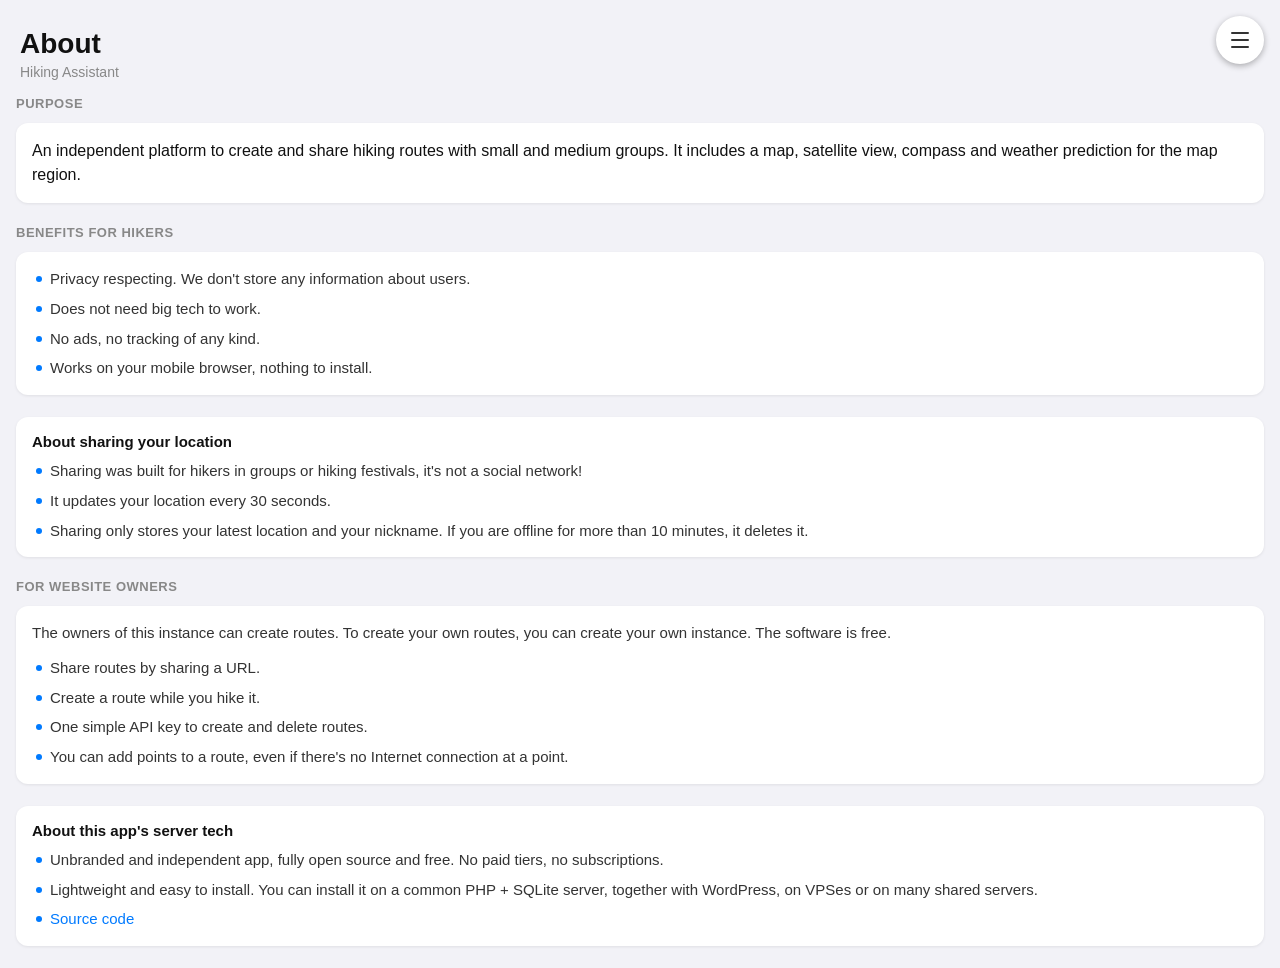
==== about.html @ ab3c5341 "First version of about page" ====
<!DOCTYPE html>
<html lang="en">
<head>
  <meta charset="UTF-8">
  <meta name="viewport" content="width=device-width, initial-scale=1.0, maximum-scale=1.0, user-scalable=no">
  <title>About</title>
  <style>
    *, *::before, *::after {
      margin: 0;
      padding: 0;
      box-sizing: border-box;
    }

    html, body {
      width: 100%;
      height: 100%;
    }

    body {
      font-family: -apple-system, BlinkMacSystemFont, "Segoe UI", Roboto, Oxygen, Ubuntu, sans-serif;
      background: #f2f2f7;
      color: #333;
      overflow-y: auto;
      touch-action: manipulation;
      user-select: none;
      -webkit-user-select: none;
    }

    .menu-controls {
      position: fixed;
      top: 16px;
      right: 16px;
      z-index: 1000;
      display: flex;
      flex-direction: row;
      gap: 8px;
    }

    .map-btn {
      width: 48px;
      height: 48px;
      border-radius: 50%;
      border: none;
      background: #fff;
      box-shadow: 0 2px 6px rgba(0,0,0,0.3);
      cursor: pointer;
      display: flex;
      align-items: center;
      justify-content: center;
      -webkit-tap-highlight-color: transparent;
      user-select: none;
      -webkit-user-select: none;
      transition: background 0.15s;
    }

    .map-btn:active {
      background: #e0e0e0;
    }

    .map-btn svg {
      width: 24px;
      height: 24px;
      fill: #333;
      pointer-events: none;
    }

    .menu-dropdown {
      position: fixed;
      top: 68px;
      right: 16px;
      z-index: 1001;
      background: rgba(255,255,255,0.95);
      backdrop-filter: blur(10px);
      -webkit-backdrop-filter: blur(10px);
      border-radius: 12px;
      box-shadow: 0 2px 12px rgba(0,0,0,0.15);
      overflow: hidden;
      min-width: 150px;
      opacity: 0;
      transform: translateY(-4px);
      pointer-events: none;
      transition: opacity 0.15s, transform 0.15s;
    }

    .menu-dropdown.open {
      opacity: 1;
      transform: translateY(0);
      pointer-events: auto;
    }

    .menu-item {
      display: block;
      padding: 12px 20px;
      font-size: 15px;
      font-weight: 500;
      color: #333;
      text-decoration: none;
      border-bottom: 1px solid rgba(0,0,0,0.06);
      user-select: none;
      -webkit-user-select: none;
      cursor: pointer;
    }

    .menu-item:last-child {
      border-bottom: none;
    }

    .menu-item:active {
      background: #e0e0e0;
    }

    .menu-item.active {
      color: #007aff;
      font-weight: 600;
    }

    .page-header {
      padding: 28px 20px 16px;
    }

    .page-title {
      font-size: 28px;
      font-weight: 700;
      color: #111;
    }

    .page-subtitle {
      font-size: 14px;
      color: #888;
      margin-top: 4px;
    }

    .section-subtitle {
      font-size: 13px;
      font-weight: 600;
      color: #888;
      padding: 0 16px 12px;
      text-transform: uppercase;
      letter-spacing: 0.5px;
    }

    .card-list {
      padding: 0 16px 12px;
    }

    .card {
      background: #fff;
      border-radius: 12px;
      padding: 16px;
      margin-bottom: 10px;
      box-shadow: 0 1px 3px rgba(0,0,0,0.08);
    }

    .card-lead {
      font-size: 16px;
      line-height: 1.5;
      color: #111;
      font-weight: 500;
    }

    .card-text {
      font-size: 15px;
      line-height: 1.5;
      color: #333;
    }

    .card-title {
      font-size: 15px;
      font-weight: 700;
      color: #111;
      margin-bottom: 10px;
    }

    .feature-list {
      list-style: none;
      padding: 0;
      margin: 0;
    }

    .feature-list li {
      position: relative;
      font-size: 15px;
      line-height: 1.45;
      color: #333;
      padding-left: 18px;
      margin-bottom: 8px;
    }

    .feature-list li:last-child {
      margin-bottom: 0;
    }

    .feature-list li::before {
      content: "";
      position: absolute;
      left: 4px;
      top: 8px;
      width: 6px;
      height: 6px;
      border-radius: 50%;
      background: #007aff;
    }

    .card-text + .feature-list,
    .card-lead + .feature-list {
      margin-top: 12px;
    }

    .feature-list a,
    .card-text a {
      color: #007aff;
      text-decoration: none;
    }

    .feature-list a:active,
    .card-text a:active {
      opacity: 0.6;
    }
  </style>
</head>
<body>
  <div class="page-header">
    <div class="page-title">About</div>
    <div class="page-subtitle">Hiking Assistant</div>
  </div>

  <div class="section-subtitle">Purpose</div>
  <div class="card-list">
    <div class="card">
      <p class="card-lead">An independent platform to create and share hiking routes with small and medium groups. It includes a map, satellite view, compass and weather prediction for the map region.</p>
    </div>
  </div>

  <div class="section-subtitle">Benefits for hikers</div>
  <div class="card-list">
    <div class="card">
      <ul class="feature-list">
        <li>Privacy respecting. We don't store any information about users.</li>
        <li>Does not need big tech to work.</li>
        <li>No ads, no tracking of any kind.</li>
        <li>Works on your mobile browser, nothing to install.</li>
      </ul>
    </div>
  </div>

  <div class="card-list">
    <div class="card">
      <h3 class="card-title">About sharing your location</h3>
      <ul class="feature-list">
        <li>Sharing was built for hikers in groups or hiking festivals, it's not a social network!</li>
        <li>It updates your location every 30 seconds.</li>
        <li>Sharing only stores your latest location and your nickname. If you are offline for more than 10 minutes, it deletes it.</li>
      </ul>
    </div>
  </div>

  <div class="section-subtitle">For website owners</div>
  <div class="card-list">
    <div class="card">
      <p class="card-text">The owners of this instance can create routes. To create your own routes, you can create your own instance. The software is free.</p>
      <ul class="feature-list">
        <li>Share routes by sharing a URL.</li>
        <li>Create a route while you hike it.</li>
        <li>One simple API key to create and delete routes.</li>
        <li>You can add points to a route, even if there's no Internet connection at a point.</li>
      </ul>
    </div>
  </div>

  <div class="card-list">
    <div class="card">
      <h3 class="card-title">About this app's server tech</h3>
      <ul class="feature-list">
        <li>Unbranded and independent app, fully open source and free. No paid tiers, no subscriptions.</li>
        <li>Lightweight and easy to install. You can install it on a common PHP + SQLite server, together with WordPress, on VPSes or on many shared servers.</li>
        <li><a href="https://codeberg.org/osvik/hiking" target="_blank" rel="noopener">Source code</a></li>
      </ul>
    </div>
  </div>

  <div class="menu-controls">
    <button class="map-btn" id="menuBtn" aria-label="Menu" title="Menu">
      <svg viewBox="0 0 24 24"><rect x="3" y="4" width="18" height="2" rx="1"/><rect x="3" y="11" width="18" height="2" rx="1"/><rect x="3" y="18" width="18" height="2" rx="1"/></svg>
    </button>
  </div>

  <div class="menu-dropdown" id="menuDropdown">
    <a class="menu-item" href="index.html">Map</a>
    <a class="menu-item" href="satellite.html">Satellite</a>
    <a class="menu-item" href="compass.html">Compass</a>
    <a class="menu-item" href="weather.html">Weather</a>
    <a class="menu-item" href="list.html">List</a>
    <a class="menu-item" href="admin.html">Admin Routes</a>
    <a class="menu-item active" href="about.html">About</a>
  </div>

  <script>
    (function () {
      var menuBtn = document.getElementById('menuBtn');
      var menuDropdown = document.getElementById('menuDropdown');

      menuBtn.addEventListener('click', function (e) {
        e.stopPropagation();
        menuDropdown.classList.toggle('open');
      });

      document.addEventListener('click', function () {
        menuDropdown.classList.remove('open');
      });

      menuDropdown.addEventListener('click', function (e) {
        e.stopPropagation();
      });
    })();
  </script>
</body>
</html>
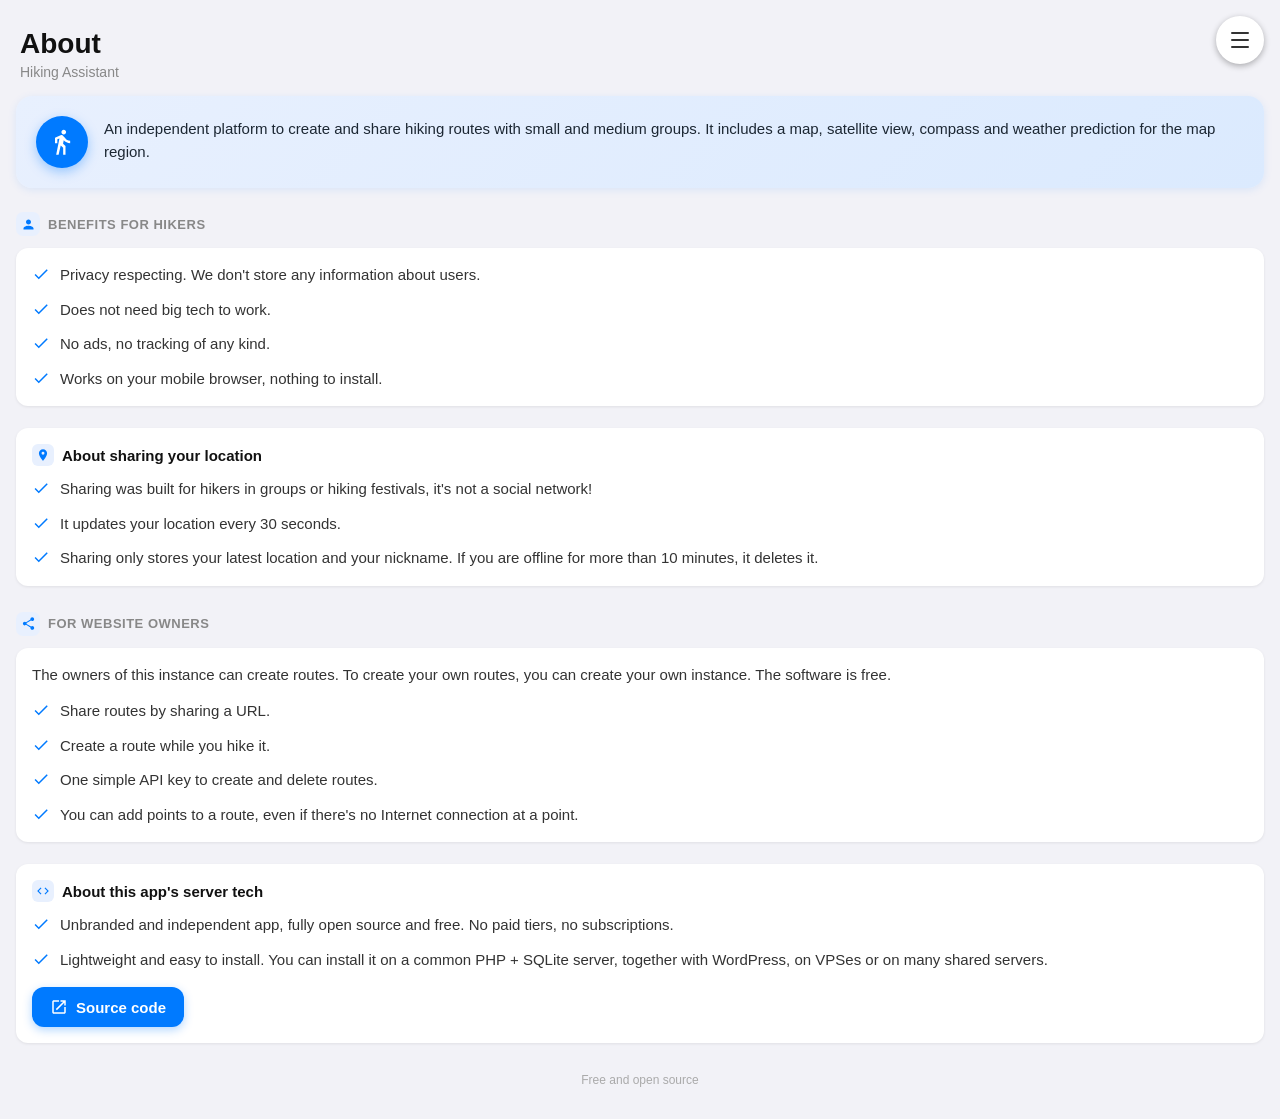
==== commit d39e0d3d: "Improve about.html visual design" ====
--- a/about.html
+++ b/about.html
@@ -130,13 +130,79 @@
       margin-top: 4px;
     }
 
+    /* ----- Hero (purpose) ----- */
+
+    .hero {
+      margin: 0 16px 20px;
+      background: linear-gradient(135deg, #e8f0fe 0%, #dbeafe 100%);
+      border-radius: 16px;
+      padding: 20px;
+      display: flex;
+      align-items: flex-start;
+      gap: 16px;
+      box-shadow: 0 2px 8px rgba(0,122,255,0.10);
+    }
+
+    .hero-icon {
+      width: 52px;
+      height: 52px;
+      border-radius: 50%;
+      background: #007aff;
+      flex-shrink: 0;
+      display: flex;
+      align-items: center;
+      justify-content: center;
+      box-shadow: 0 4px 12px rgba(0,122,255,0.35);
+    }
+
+    .hero-icon svg {
+      width: 28px;
+      height: 28px;
+      fill: #fff;
+    }
+
+    .hero-text {
+      flex: 1;
+      min-width: 0;
+      padding-top: 2px;
+    }
+
+    .hero-lead {
+      font-size: 15px;
+      line-height: 1.5;
+      color: #1c2733;
+      font-weight: 500;
+    }
+
+    /* ----- Section headings with icon chips ----- */
+
     .section-subtitle {
       font-size: 13px;
       font-weight: 600;
       color: #888;
-      padding: 0 16px 12px;
+      padding: 4px 16px 12px;
       text-transform: uppercase;
       letter-spacing: 0.5px;
+      display: flex;
+      align-items: center;
+      gap: 8px;
+    }
+
+    .sec-icon {
+      width: 24px;
+      height: 24px;
+      border-radius: 7px;
+      background: #e8f0fe;
+      flex-shrink: 0;
+      display: flex;
+      align-items: center;
+      justify-content: center;
+    }
+
+    .sec-icon svg {
+      width: 15px;
+      height: 15px;
+      fill: #007aff;
     }
 
     .card-list {
@@ -151,13 +217,6 @@
       box-shadow: 0 1px 3px rgba(0,0,0,0.08);
     }
 
-    .card-lead {
-      font-size: 16px;
-      line-height: 1.5;
-      color: #111;
-      font-weight: 500;
-    }
-
     .card-text {
       font-size: 15px;
       line-height: 1.5;
@@ -168,8 +227,28 @@
       font-size: 15px;
       font-weight: 700;
       color: #111;
-      margin-bottom: 10px;
-    }
+      margin-bottom: 12px;
+      display: flex;
+      align-items: center;
+      gap: 8px;
+    }
+
+    .card-title .sec-icon {
+      width: 22px;
+      height: 22px;
+      border-radius: 6px;
+    }
+
+    .card-title .sec-icon svg {
+      width: 14px;
+      height: 14px;
+    }
+
+    .card-text + .feature-list {
+      margin-top: 14px;
+    }
+
+    /* ----- Feature lists ----- */
 
     .feature-list {
       list-style: none;
@@ -180,10 +259,10 @@
     .feature-list li {
       position: relative;
       font-size: 15px;
-      line-height: 1.45;
+      line-height: 1.5;
       color: #333;
-      padding-left: 18px;
-      margin-bottom: 8px;
+      padding-left: 28px;
+      margin-bottom: 12px;
     }
 
     .feature-list li:last-child {
@@ -193,17 +272,11 @@
     .feature-list li::before {
       content: "";
       position: absolute;
-      left: 4px;
-      top: 8px;
-      width: 6px;
-      height: 6px;
-      border-radius: 50%;
-      background: #007aff;
-    }
-
-    .card-text + .feature-list,
-    .card-lead + .feature-list {
-      margin-top: 12px;
+      left: 0;
+      top: 1px;
+      width: 18px;
+      height: 18px;
+      background: url("data:image/svg+xml,%3Csvg xmlns='http://www.w3.org/2000/svg' viewBox='0 0 24 24'%3E%3Cpath d='M9 16.17L4.83 12l-1.42 1.41L9 19 21 7l-1.41-1.41z' fill='%23007aff'/%3E%3C/svg%3E") no-repeat center / contain;
     }
 
     .feature-list a,
@@ -215,6 +288,43 @@
     .feature-list a:active,
     .card-text a:active {
       opacity: 0.6;
+    }
+
+    /* ----- Source code button ----- */
+
+    .source-link {
+      display: inline-flex;
+      align-items: center;
+      gap: 8px;
+      margin-top: 16px;
+      padding: 11px 18px;
+      background: #007aff;
+      color: #fff;
+      border-radius: 12px;
+      font-size: 15px;
+      font-weight: 600;
+      text-decoration: none;
+      box-shadow: 0 3px 10px rgba(0,122,255,0.30);
+      -webkit-tap-highlight-color: transparent;
+      transition: background 0.15s, transform 0.1s;
+    }
+
+    .source-link:active {
+      background: #0066d6;
+      transform: scale(0.97);
+    }
+
+    .source-link svg {
+      width: 18px;
+      height: 18px;
+      fill: #fff;
+    }
+
+    .page-footer {
+      padding: 8px 20px 32px;
+      text-align: center;
+      font-size: 12px;
+      color: #aaa;
     }
   </style>
 </head>
@@ -224,14 +334,17 @@
     <div class="page-subtitle">Hiking Assistant</div>
   </div>
 
-  <div class="section-subtitle">Purpose</div>
-  <div class="card-list">
-    <div class="card">
-      <p class="card-lead">An independent platform to create and share hiking routes with small and medium groups. It includes a map, satellite view, compass and weather prediction for the map region.</p>
+  <div class="hero">
+    <div class="hero-icon" aria-hidden="true">
+      <svg viewBox="0 0 24 24"><path d="M13.5 5.5c1.1 0 2-.9 2-2s-.9-2-2-2-2 .9-2 2 .9 2 2 2zM9.8 8.9L7 23h2.1l1.8-8 2.1 2v6h2v-7.5l-2.1-2 .6-3c1.3 1.5 3.3 2.5 5.5 2.5v-2c-1.9 0-3.5-1-4.3-2.4L13.2 7c-.4-.6-1-.9-1.6-.9-.3 0-.5.1-.8.2L6 8.3V13h2V9.6l1.8-.7z"/></svg>
     </div>
-  </div>
-
-  <div class="section-subtitle">Benefits for hikers</div>
+    <p class="hero-text hero-lead">An independent platform to create and share hiking routes with small and medium groups. It includes a map, satellite view, compass and weather prediction for the map region.</p>
+  </div>
+
+  <div class="section-subtitle">
+    <span class="sec-icon" aria-hidden="true"><svg viewBox="0 0 24 24"><path d="M12 12c2.21 0 4-1.79 4-4s-1.79-4-4-4-4 1.79-4 4 1.79 4 4 4zm0 2c-2.67 0-8 1.34-8 4v2h16v-2c0-2.66-5.33-4-8-4z"/></svg></span>
+    Benefits for hikers
+  </div>
   <div class="card-list">
     <div class="card">
       <ul class="feature-list">
@@ -245,7 +358,10 @@
 
   <div class="card-list">
     <div class="card">
-      <h3 class="card-title">About sharing your location</h3>
+      <h3 class="card-title">
+        <span class="sec-icon" aria-hidden="true"><svg viewBox="0 0 24 24"><path d="M12 2C8.13 2 5 5.13 5 9c0 5.25 7 13 7 13s7-7.75 7-13c0-3.87-3.13-7-7-7zm0 9.5a2.5 2.5 0 0 1 0-5 2.5 2.5 0 0 1 0 5z"/></svg></span>
+        About sharing your location
+      </h3>
       <ul class="feature-list">
         <li>Sharing was built for hikers in groups or hiking festivals, it's not a social network!</li>
         <li>It updates your location every 30 seconds.</li>
@@ -254,7 +370,10 @@
     </div>
   </div>
 
-  <div class="section-subtitle">For website owners</div>
+  <div class="section-subtitle">
+    <span class="sec-icon" aria-hidden="true"><svg viewBox="0 0 24 24"><path d="M18 16.08c-.76 0-1.44.3-1.96.77L8.91 12.7c.05-.23.09-.46.09-.7s-.04-.47-.09-.7l7.05-4.11c.54.5 1.25.81 2.04.81 1.66 0 3-1.34 3-3s-1.34-3-3-3-3 1.34-3 3c0 .24.04.47.09.7L8.04 9.81C7.5 9.31 6.79 9 6 9c-1.66 0-3 1.34-3 3s1.34 3 3 3c.79 0 1.5-.31 2.04-.81l7.12 4.15c-.05.21-.08.43-.08.66 0 1.65 1.35 3 3 3s3-1.35 3-3-1.35-3-3.08-3z"/></svg></span>
+    For website owners
+  </div>
   <div class="card-list">
     <div class="card">
       <p class="card-text">The owners of this instance can create routes. To create your own routes, you can create your own instance. The software is free.</p>
@@ -269,14 +388,22 @@
 
   <div class="card-list">
     <div class="card">
-      <h3 class="card-title">About this app's server tech</h3>
+      <h3 class="card-title">
+        <span class="sec-icon" aria-hidden="true"><svg viewBox="0 0 24 24"><path d="M9.4 16.6L4.8 12l4.6-4.6L8 6l-6 6 6 6 1.4-1.4zm5.2 0L19.2 12l-4.6-4.6L16 6l6 6-6 6-1.4-1.4z"/></svg></span>
+        About this app's server tech
+      </h3>
       <ul class="feature-list">
         <li>Unbranded and independent app, fully open source and free. No paid tiers, no subscriptions.</li>
         <li>Lightweight and easy to install. You can install it on a common PHP + SQLite server, together with WordPress, on VPSes or on many shared servers.</li>
-        <li><a href="https://codeberg.org/osvik/hiking" target="_blank" rel="noopener">Source code</a></li>
       </ul>
+      <a class="source-link" href="https://codeberg.org/osvik/hiking" target="_blank" rel="noopener">
+        <svg viewBox="0 0 24 24"><path d="M19 19H5V5h7V3H5c-1.11 0-2 .9-2 2v14c0 1.1.89 2 2 2h14c1.1 0 2-.9 2-2v-7h-2v7zM14 3v2h3.59l-9.83 9.83 1.41 1.41L19 6.41V10h2V3h-7z"/></svg>
+        Source code
+      </a>
     </div>
   </div>
+
+  <div class="page-footer">Free and open source</div>
 
   <div class="menu-controls">
     <button class="map-btn" id="menuBtn" aria-label="Menu" title="Menu">
